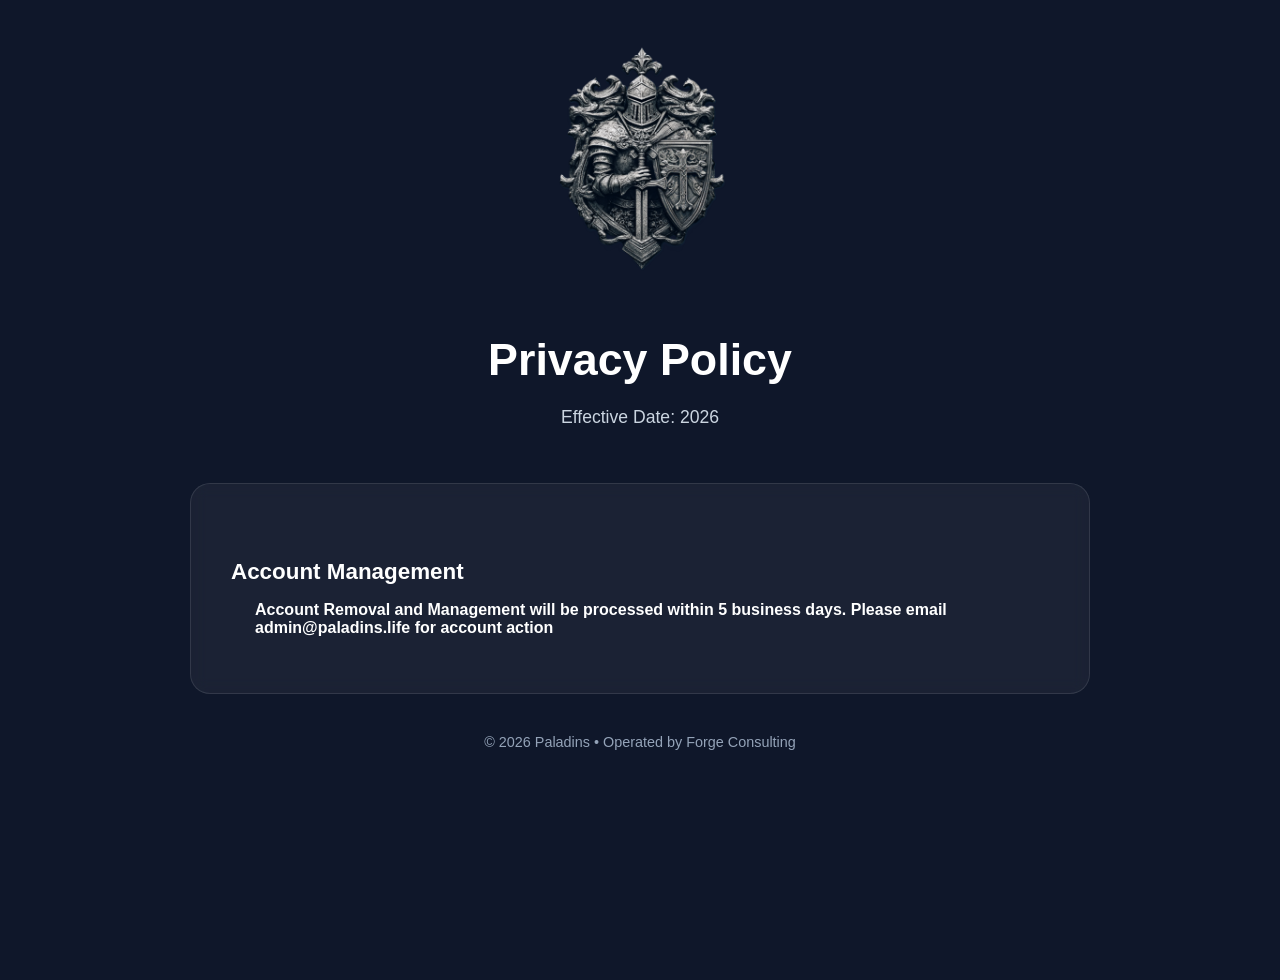
==== account.html @ e58f22b3 "Update account.html" ====
<!DOCTYPE html>
<html lang="en">
<head>
  <meta charset="UTF-8" />
  <meta name="viewport" content="width=device-width, initial-scale=1.0" />
  <title>Paladins Account Management Request</title>

  <style>
    body {
      margin: 0;
      font-family: Arial, sans-serif;
      background: #0f172a;
      color: white;
      min-height: 100vh;
      padding: 40px 20px;
    }

    .container {
      max-width: 900px;
      margin: 0 auto;
    }

    .header {
      text-align: center;
      margin-bottom: 50px;
    }

    .logo {
      width: 240px;
      margin-bottom: 20px;
    }

    h1 {
      font-size: 2.8rem;
      margin-bottom: 10px;
    }

    .subtitle {
      color: #cbd5e1;
      font-size: 1.1rem;
    }

    .policy-card {
      background: rgba(255,255,255,0.05);
      border: 1px solid rgba(255,255,255,0.1);
      border-radius: 20px;
      padding: 40px;
      backdrop-filter: blur(8px);
    }

    h2 {
      color: white;
      margin-top: 35px;
      margin-bottom: 15px;
      font-size: 1.4rem;
    }

    p,
    li {
      color: #cbd5e1;
      line-height: 1.7;
      font-size: 1rem;
    }

    ul {
      padding-left: 24px;
    }

    a {
      color: #60a5fa;
      text-decoration: none;
    }

    a:hover {
      text-decoration: underline;
    }

    .footer {
      text-align: center;
      margin-top: 40px;
      color: #94a3b8;
      font-size: 0.9rem;
    }

    @media (max-width: 768px) {
      .policy-card {
        padding: 25px;
      }

      h1 {
        font-size: 2.2rem;
      }
    }
  </style>
</head>
<body>

  <div class="container">

    <div class="header">
      <img
        src="Paladins Logo.png"
        alt="Paladins Logo"
        class="logo"
      />

      <h1>Privacy Policy</h1>

      <p class="subtitle">
        Effective Date: 2026
      </p>
    </div>

    <div class="policy-card">

      <p>
        <h2>Account Management</h2>
      </p>

      <ul>
        <strong>Account Removal and Management will be processed within 5 business days.
        Please email admin@paladins.life for account action </strong>
      </ul>

    </div>

    <div class="footer">
      © 2026 Paladins • Operated by Forge Consulting
    </div>

  </div>

</body>
</html>
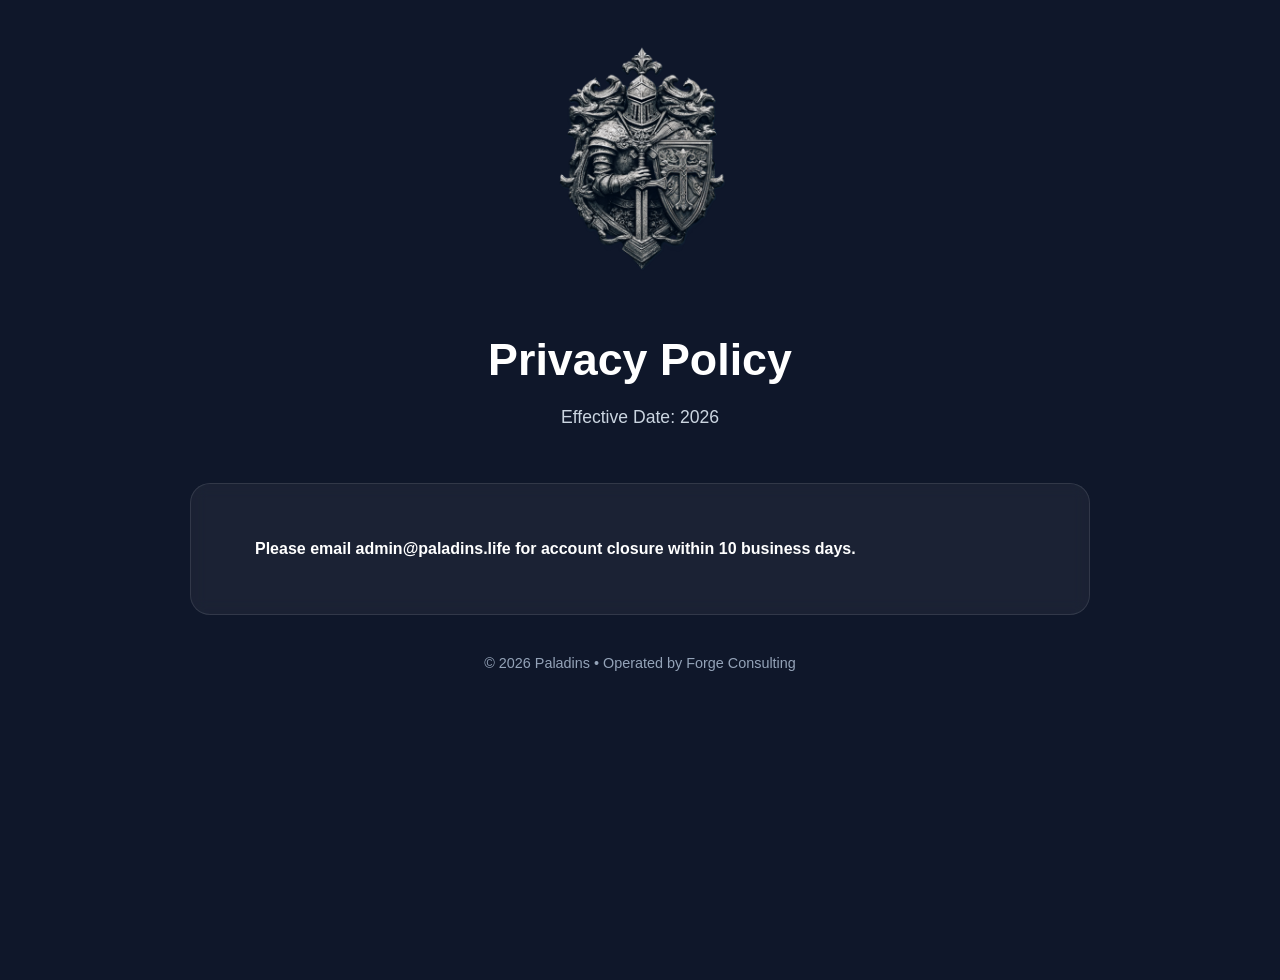
==== commit 9eafac0e: "Update account.html" ====
--- a/account.html
+++ b/account.html
@@ -113,13 +113,9 @@
 
     <div class="policy-card">
 
-      <p>
-        <h2>Account Management</h2>
-      </p>
 
       <ul>
-        <strong>Account Removal and Management will be processed within 5 business days.
-        Please email admin@paladins.life for account action </strong>
+        <strong>Please email admin@paladins.life for account closure within 10 business days. </strong>
       </ul>
 
     </div>
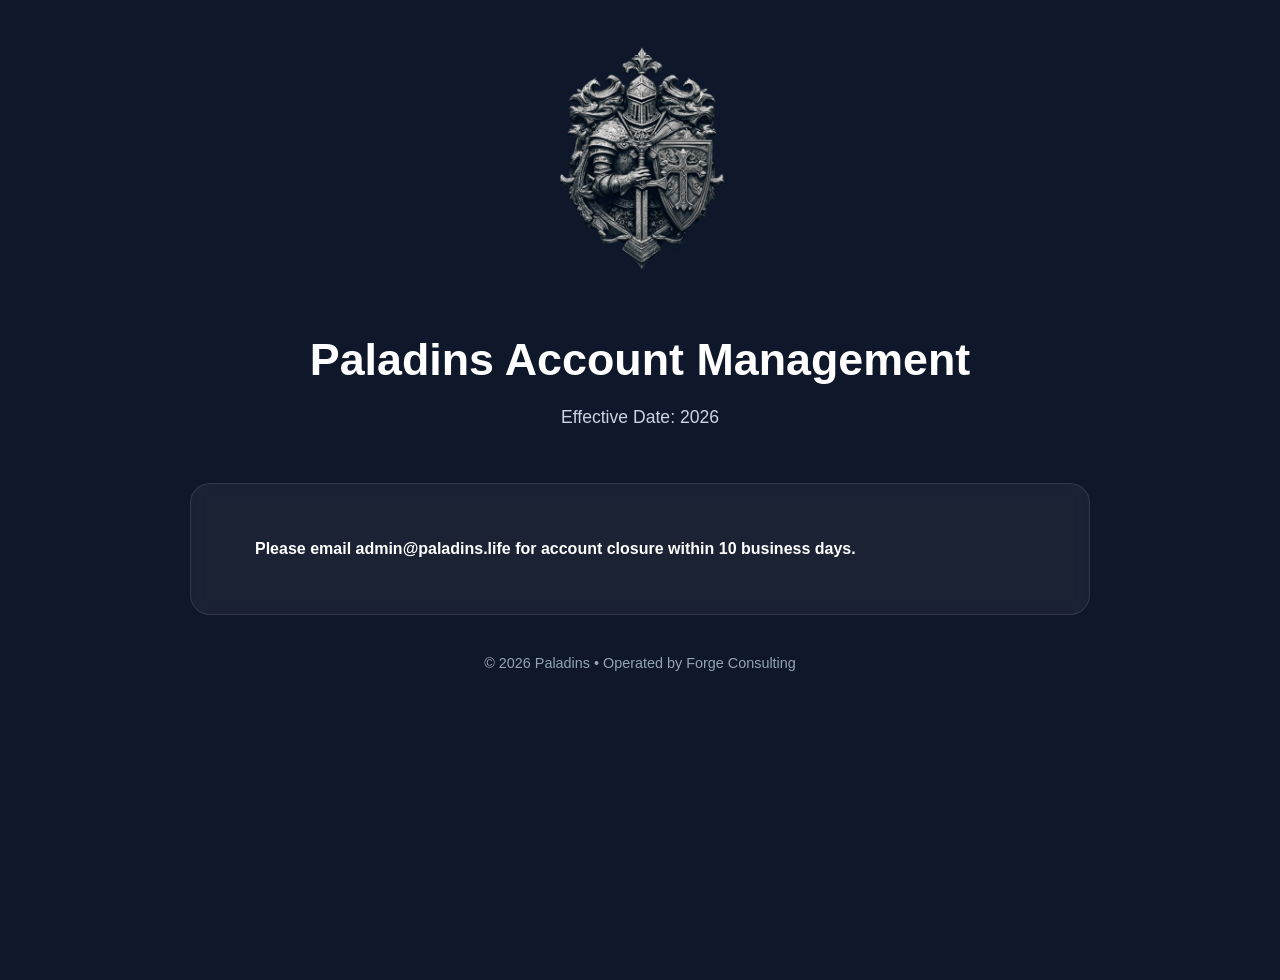
==== commit 76b05d2c: "Update account.html added account management" ====
--- a/account.html
+++ b/account.html
@@ -104,7 +104,7 @@
         class="logo"
       />
 
-      <h1>Privacy Policy</h1>
+      <h1>Paladins Account Management</h1>
 
       <p class="subtitle">
         Effective Date: 2026
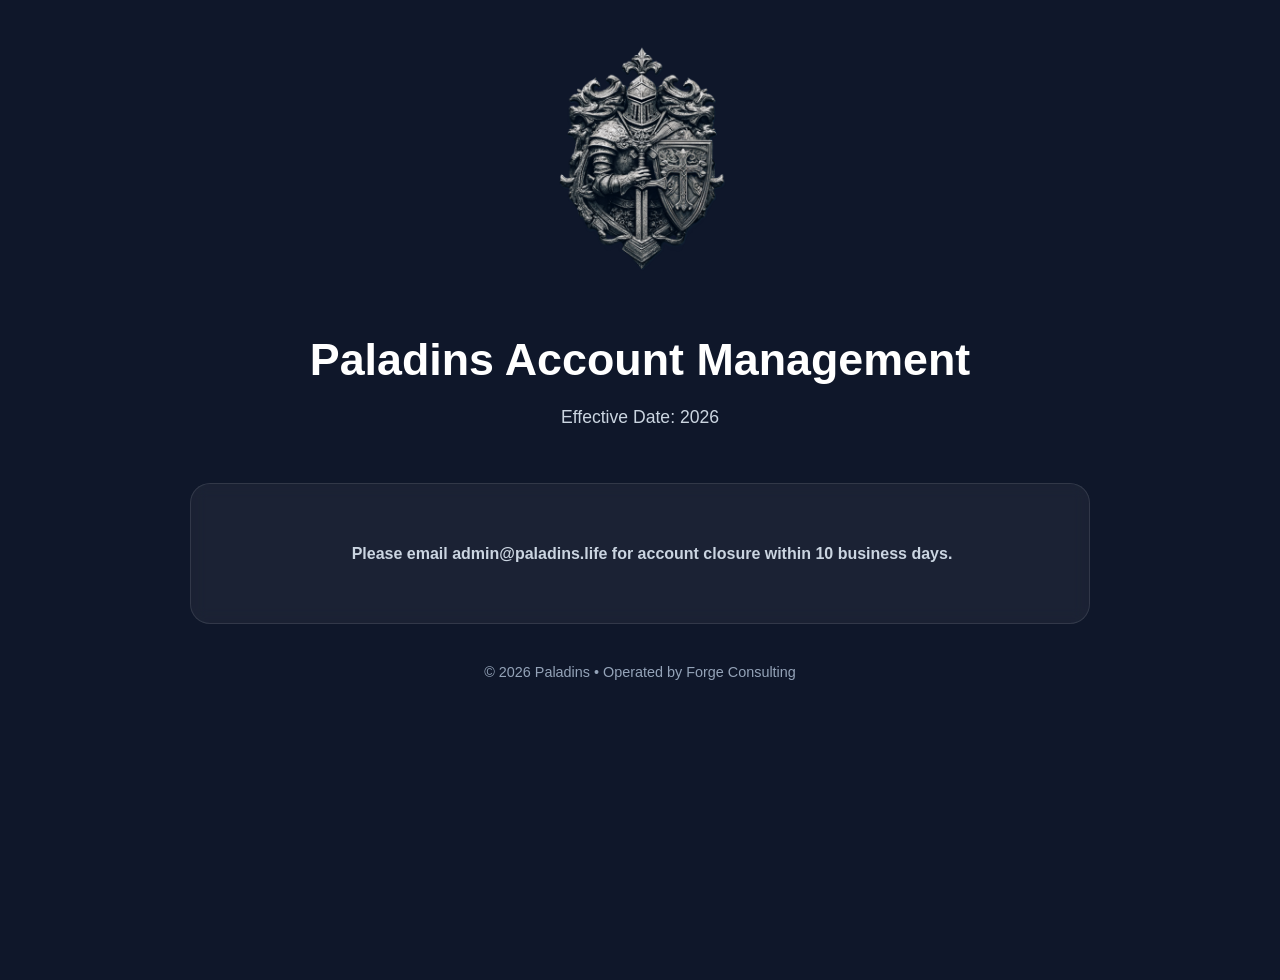
==== commit af34c54e: "Update account.html" ====
--- a/account.html
+++ b/account.html
@@ -115,7 +115,7 @@
 
 
       <ul>
-        <strong>Please email admin@paladins.life for account closure within 10 business days. </strong>
+        <p style="text-align: center;"><strong>Please email admin@paladins.life for account closure within 10 business days. </strong></p>
       </ul>
 
     </div>
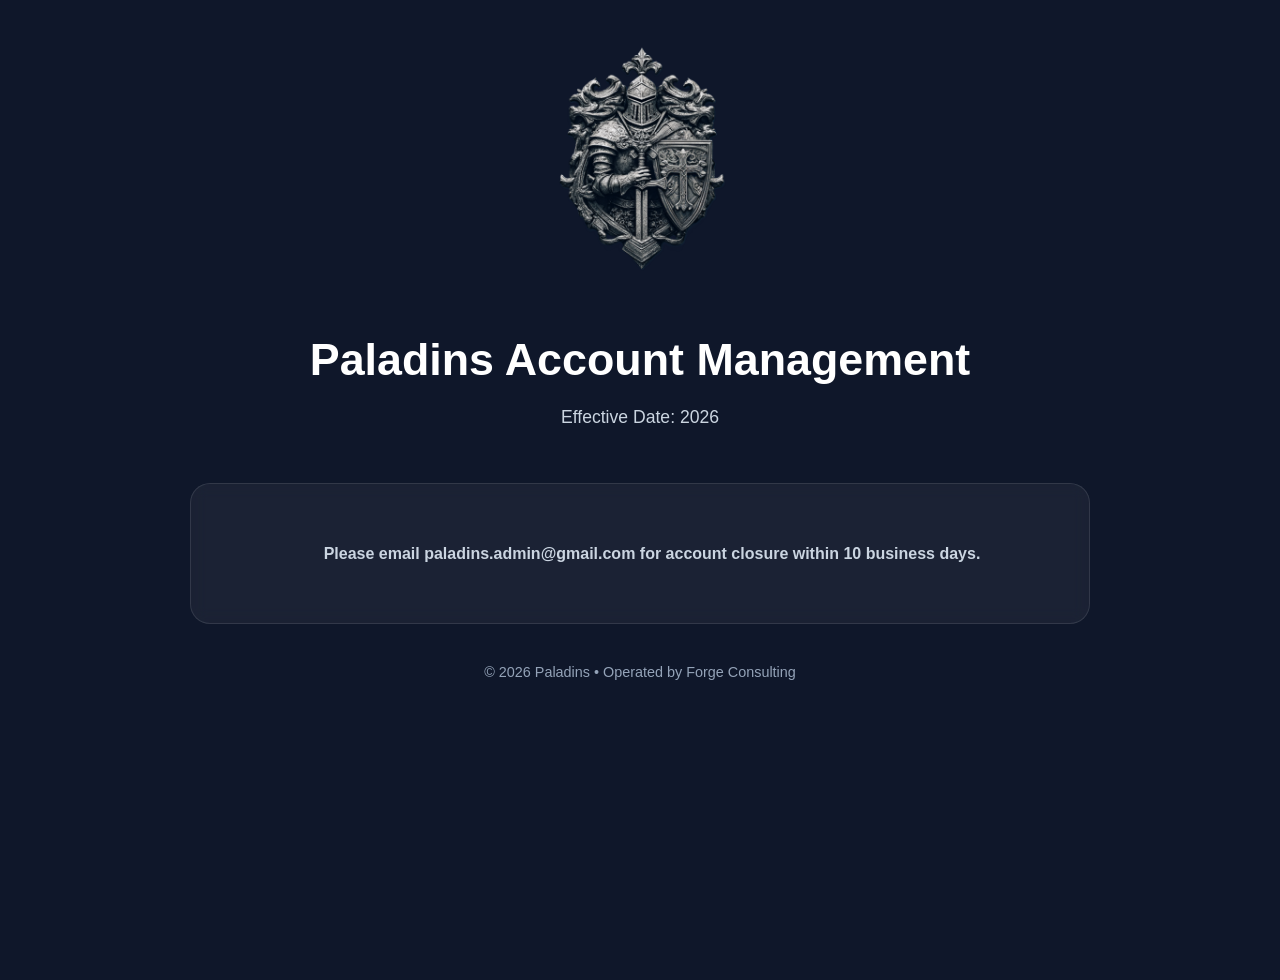
==== commit bc6d293b: "Update account.html" ====
--- a/account.html
+++ b/account.html
@@ -115,7 +115,7 @@
 
 
       <ul>
-        <p style="text-align: center;"><strong>Please email admin@paladins.life for account closure within 10 business days. </strong></p>
+        <p style="text-align: center;"><strong>Please email paladins.admin@gmail.com for account closure within 10 business days. </strong></p>
       </ul>
 
     </div>
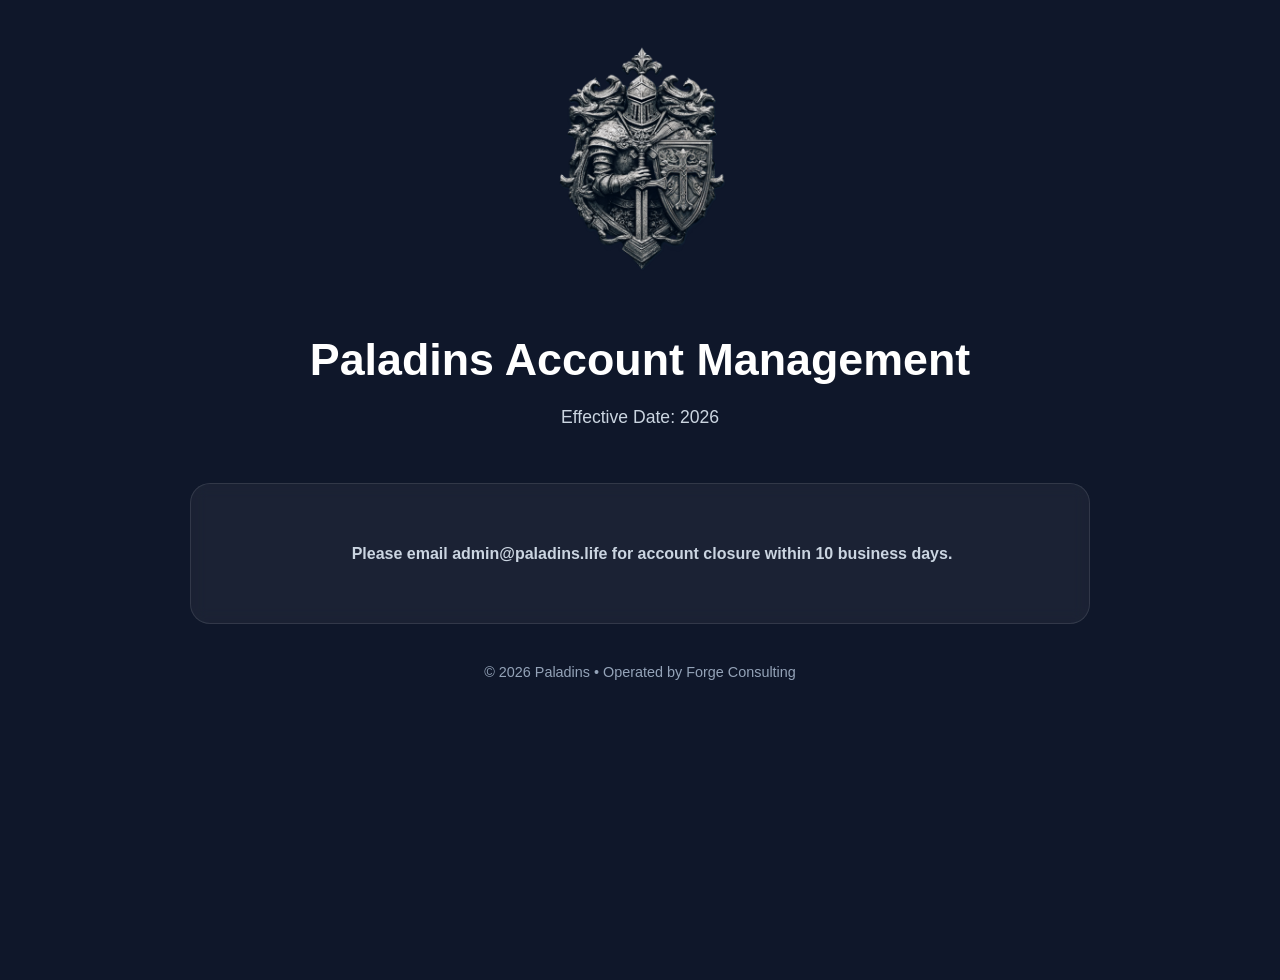
==== commit 48ff76d1: "Update account.html" ====
--- a/account.html
+++ b/account.html
@@ -115,7 +115,7 @@
 
 
       <ul>
-        <p style="text-align: center;"><strong>Please email paladins.admin@gmail.com for account closure within 10 business days. </strong></p>
+        <p style="text-align: center;"><strong>Please email admin@paladins.life for account closure within 10 business days. </strong></p>
       </ul>
 
     </div>
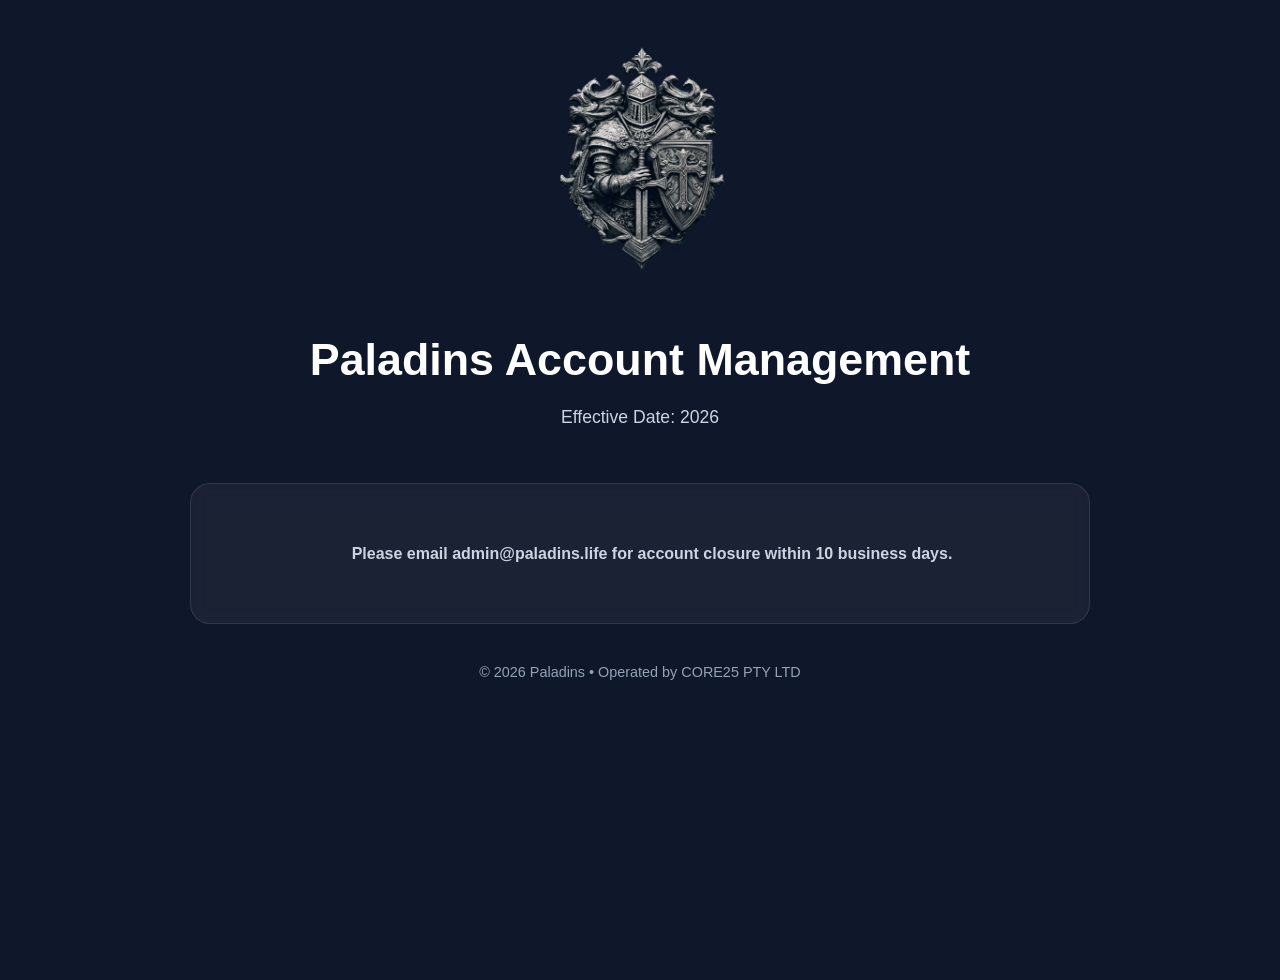
==== commit 52da0d85: "Update account.html" ====
--- a/account.html
+++ b/account.html
@@ -121,7 +121,7 @@
     </div>
 
     <div class="footer">
-      © 2026 Paladins • Operated by Forge Consulting
+      © 2026 Paladins • Operated by CORE25 PTY LTD
     </div>
 
   </div>
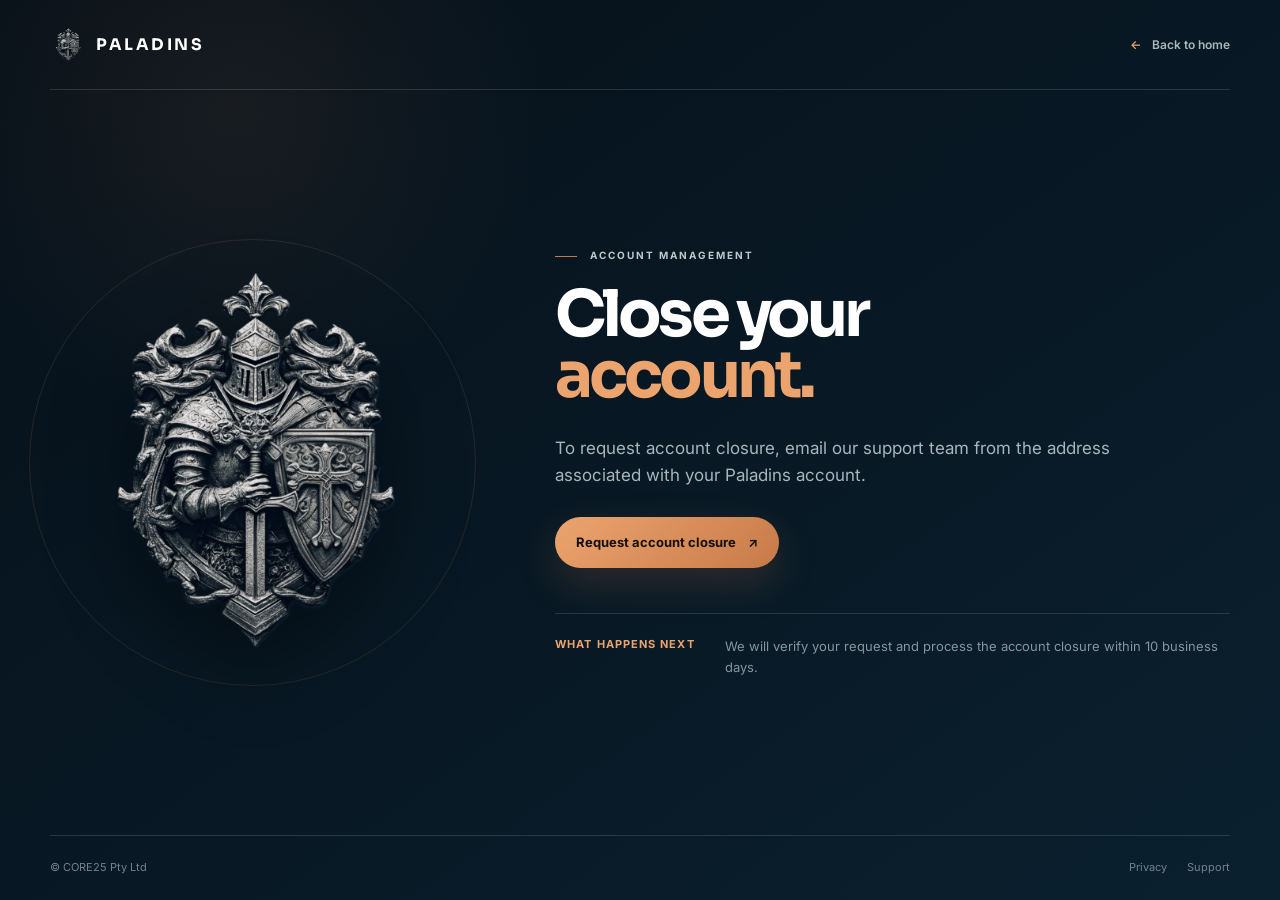
==== commit b0261eff: "Redesign Paladins website" ====
--- a/account.html
+++ b/account.html
@@ -1,130 +1,32 @@
-<!DOCTYPE html>
-<html lang="en">
+<!doctype html>
+<html lang="en-AU">
 <head>
-  <meta charset="UTF-8" />
-  <meta name="viewport" content="width=device-width, initial-scale=1.0" />
-  <title>Paladins Account Management Request</title>
-
-  <style>
-    body {
-      margin: 0;
-      font-family: Arial, sans-serif;
-      background: #0f172a;
-      color: white;
-      min-height: 100vh;
-      padding: 40px 20px;
-    }
-
-    .container {
-      max-width: 900px;
-      margin: 0 auto;
-    }
-
-    .header {
-      text-align: center;
-      margin-bottom: 50px;
-    }
-
-    .logo {
-      width: 240px;
-      margin-bottom: 20px;
-    }
-
-    h1 {
-      font-size: 2.8rem;
-      margin-bottom: 10px;
-    }
-
-    .subtitle {
-      color: #cbd5e1;
-      font-size: 1.1rem;
-    }
-
-    .policy-card {
-      background: rgba(255,255,255,0.05);
-      border: 1px solid rgba(255,255,255,0.1);
-      border-radius: 20px;
-      padding: 40px;
-      backdrop-filter: blur(8px);
-    }
-
-    h2 {
-      color: white;
-      margin-top: 35px;
-      margin-bottom: 15px;
-      font-size: 1.4rem;
-    }
-
-    p,
-    li {
-      color: #cbd5e1;
-      line-height: 1.7;
-      font-size: 1rem;
-    }
-
-    ul {
-      padding-left: 24px;
-    }
-
-    a {
-      color: #60a5fa;
-      text-decoration: none;
-    }
-
-    a:hover {
-      text-decoration: underline;
-    }
-
-    .footer {
-      text-align: center;
-      margin-top: 40px;
-      color: #94a3b8;
-      font-size: 0.9rem;
-    }
-
-    @media (max-width: 768px) {
-      .policy-card {
-        padding: 25px;
-      }
-
-      h1 {
-        font-size: 2.2rem;
-      }
-    }
-  </style>
+  <meta charset="utf-8">
+  <meta name="viewport" content="width=device-width,initial-scale=1">
+  <meta name="theme-color" content="#07131d">
+  <meta name="description" content="Request closure of your Paladins account.">
+  <title>Account Management — Paladins</title>
+  <link rel="preconnect" href="https://fonts.googleapis.com">
+  <link rel="preconnect" href="https://fonts.gstatic.com" crossorigin>
+  <link href="https://fonts.googleapis.com/css2?family=Inter:wght@400;500;600;700&family=Sora:wght@500;600;700&display=swap" rel="stylesheet">
+  <link rel="stylesheet" href="styles.css">
 </head>
-<body>
-
-  <div class="container">
-
-    <div class="header">
-      <img
-        src="Paladins Logo.png"
-        alt="Paladins Logo"
-        class="logo"
-      />
-
-      <h1>Paladins Account Management</h1>
-
-      <p class="subtitle">
-        Effective Date: 2026
-      </p>
+<body class="internal-page account-page">
+  <header class="download-header">
+    <a class="brand" href="index.html"><img src="Paladins Logo.png" alt=""><span>PALADINS</span></a>
+    <a class="back-link" href="index.html"><span>←</span> Back to home</a>
+  </header>
+  <main class="account-main">
+    <div class="account-mark" aria-hidden="true"><img src="Paladins Logo.png" alt=""></div>
+    <div class="account-copy">
+      <p class="kicker"><span></span> Account management</p>
+      <h1>Close your<br><em>account.</em></h1>
+      <p>To request account closure, email our support team from the address associated with your Paladins account.</p>
+      <a class="button button-copper" href="mailto:admin@paladins.life?subject=Paladins%20account%20closure%20request">Request account closure <span>↗</span></a>
+      <div class="account-note"><span>What happens next</span><p>We will verify your request and process the account closure within 10 business days.</p></div>
     </div>
-
-    <div class="policy-card">
-
-
-      <ul>
-        <p style="text-align: center;"><strong>Please email admin@paladins.life for account closure within 10 business days. </strong></p>
-      </ul>
-
-    </div>
-
-    <div class="footer">
-      © 2026 Paladins • Operated by CORE25 PTY LTD
-    </div>
-
-  </div>
-
+  </main>
+  <footer class="download-footer"><span>© <span data-year></span> CORE25 Pty Ltd</span><div><a href="privacy.html">Privacy</a><a href="support.html">Support</a></div></footer>
+  <script src="app.js"></script>
 </body>
 </html>
--- a/styles.css
+++ b/styles.css
@@ -0,0 +1,24 @@
+:root{--ink:#07131d;--ink-2:#0a1d2a;--navy:#0d2939;--copper:#c77a48;--copper-light:#eca46e;--paper:#f2f1ed;--white:#fff;--muted:#9aa9b1;--line:rgba(255,255,255,.13);--max:1180px}
+*{box-sizing:border-box}html{scroll-behavior:smooth}body{margin:0;background:var(--ink);color:#fff;font-family:Inter,sans-serif;line-height:1.6;overflow-x:hidden}a{color:inherit;text-decoration:none}button{font:inherit}.skip-link{position:fixed;top:-5rem;left:1rem;background:#fff;color:#000;padding:.8rem 1rem;z-index:200}.skip-link:focus{top:1rem}.sr-only{position:absolute;width:1px;height:1px;overflow:hidden;clip:rect(0,0,0,0)}
+.site-header{position:absolute;z-index:100;top:22px;left:50%;transform:translateX(-50%);width:min(calc(100% - 36px),var(--max));height:68px;padding:8px 10px 8px 18px;border-radius:40px;border:1px solid var(--line);background:rgba(7,19,29,.68);backdrop-filter:blur(18px);display:flex;align-items:center;justify-content:space-between}.brand{display:flex;align-items:center;gap:10px;font:700 16px Sora,sans-serif;letter-spacing:.16em}.brand img{width:36px;height:36px;object-fit:cover;object-position:center;border-radius:50%}nav{display:flex;align-items:center;gap:22px;font-size:13px;font-weight:600}nav>a:not(.nav-cta){color:#c3cdd2}.nav-cta{padding:13px 18px;border-radius:24px;background:#fff;color:var(--ink)}.nav-cta span,.button span{margin-left:12px}.menu-button{display:none;background:none;border:0;padding:12px}.menu-button i{display:block;width:22px;height:2px;background:#fff;margin:5px}
+.hero{position:relative;min-height:820px;height:100svh;max-height:980px;display:grid;grid-template-columns:1fr 1fr;align-items:center;padding:140px max(6vw,calc((100vw - var(--max))/2)) 80px;overflow:hidden;background:radial-gradient(circle at 73% 44%,rgba(199,122,72,.14),transparent 28%),radial-gradient(circle at 70% 40%,rgba(22,76,96,.36),transparent 42%),linear-gradient(145deg,#061019,#091c29)}.hero:before{content:"";position:absolute;inset:0;background-image:linear-gradient(rgba(255,255,255,.025) 1px,transparent 1px),linear-gradient(90deg,rgba(255,255,255,.025) 1px,transparent 1px);background-size:64px 64px;mask-image:linear-gradient(to bottom,#000,transparent 80%)}.hero-aura{position:absolute;right:8%;top:18%;width:38vw;height:38vw;border-radius:50%;background:rgba(199,122,72,.06);filter:blur(80px);pointer-events:none}.hero-copy{position:relative;z-index:5}.kicker{margin:0 0 22px;text-transform:uppercase;letter-spacing:.2em;font-weight:700;font-size:10px;color:#bec9ce}.kicker>span{display:inline-block;width:22px;height:1px;background:var(--copper);vertical-align:middle;margin-right:9px}.kicker.copper{color:#b86432}.hero h1,.manifesto-copy,.story-step h2,.section-heading h2,.how-copy h2,.final-cta h2{font:700 clamp(3.6rem,6.6vw,7rem)/.95 Sora,sans-serif;letter-spacing:-.06em;margin:0}.hero h1 em,.section-heading h2 em,.how-copy h2 em{font-style:normal;color:var(--copper-light)}.hero-lead{font-size:clamp(1.05rem,1.4vw,1.2rem);color:#b1bec4;max-width:610px;margin:30px 0}.actions{display:flex;align-items:center;gap:28px}.button{display:inline-flex;align-items:center;justify-content:center;padding:15px 21px;border-radius:28px;font-weight:700;font-size:13px;transition:.2s ease}.button:hover{transform:translateY(-2px)}.button-copper{background:linear-gradient(135deg,var(--copper-light),var(--copper));color:#15100c;box-shadow:0 15px 40px rgba(199,122,72,.2)}.text-link{font-size:13px;font-weight:600;color:#d2dade}.text-link span{color:var(--copper-light);margin-left:10px}.trust-note{margin-top:46px;color:#85969e;font-size:11px;letter-spacing:.08em}.trust-note span{display:inline-block;width:6px;height:6px;border-radius:50%;background:#63c99a;margin-right:9px;box-shadow:0 0 12px #63c99a}.hero-armour{position:absolute;z-index:3;right:max(3vw,calc((100vw - var(--max))/2));bottom:-16%;height:105%;width:48%;display:flex;align-items:flex-end;justify-content:center}.hero-armour img{position:relative;z-index:2;height:100%;max-width:100%;object-fit:contain;filter:drop-shadow(0 35px 40px rgba(0,0,0,.55))}.halo{position:absolute;inset:8% 5% 0;border:1px solid rgba(199,122,72,.18);border-radius:50%}.halo-two{inset:18% 15% 10%;border-color:rgba(255,255,255,.07)}.hero-side{position:absolute;right:24px;top:50%;transform:rotate(90deg) translateX(50%);transform-origin:right center;font-size:9px;letter-spacing:.18em;text-transform:uppercase;color:#586b75}.scroll-mark{position:absolute;bottom:25px;left:max(6vw,calc((100vw - var(--max))/2));font-size:9px;text-transform:uppercase;letter-spacing:.2em;color:#6f818a}.scroll-mark i{display:inline-block;height:34px;width:1px;background:linear-gradient(var(--copper),transparent);vertical-align:middle;margin-right:10px}
+.manifesto{background:var(--paper);color:#14252e;padding:130px max(6vw,calc((100vw - var(--max))/2));display:grid;grid-template-columns:1.45fr .55fr;gap:80px;align-items:end}.manifesto-copy{font-size:clamp(2.6rem,4.8vw,5rem)}.manifesto-copy strong{color:#a95325}.manifesto-aside{border-top:1px solid #c8ccca;padding-top:20px}.manifesto-aside span{font:600 12px Sora;color:#a95325}.manifesto-aside p{color:#68777d}
+.armour-story{position:relative;overflow:hidden;min-height:900px;padding:120px max(6vw,calc((100vw - var(--max))/2));display:grid;grid-template-columns:.9fr 1.1fr;gap:80px;align-items:center;background:radial-gradient(circle at 72% 45%,rgba(199,122,72,.13),transparent 28%),var(--ink)}.story-copy{position:relative;z-index:4}.story-copy h2{font:700 clamp(3rem,5vw,5.3rem)/.96 Sora,sans-serif;letter-spacing:-.06em;margin:0}.story-intro{max-width:550px;color:#aab7bd;font-size:17px;margin:28px 0 40px}.story-principles{display:grid}.story-principles article{display:grid;grid-template-columns:45px 1fr;gap:18px;padding:19px 0;border-top:1px solid var(--line)}.story-principles span{font:600 11px Sora;color:var(--copper-light)}.story-principles h3{font:600 15px Sora;margin:0 0 4px}.story-principles p{color:#8fa0a8;font-size:13px;margin:0}.armour-static{position:relative;height:760px;display:grid;place-items:center}.armour-static img{position:relative;z-index:2;height:100%;width:100%;object-fit:contain;filter:drop-shadow(0 30px 40px rgba(0,0,0,.5))}.armour-ring{position:absolute;width:min(44vw,610px);aspect-ratio:1;border:1px solid rgba(199,122,72,.14);border-radius:50%;box-shadow:0 0 120px rgba(199,122,72,.05)}
+.principles{background:var(--paper);color:#14252e;padding:130px max(6vw,calc((100vw - var(--max))/2))}.section-heading{display:grid;grid-template-columns:1.2fr .8fr;gap:90px;align-items:end;margin-bottom:70px}.section-heading h2{font-size:clamp(3rem,5vw,5.4rem)}.section-heading>p{color:#68777d;font-size:17px}.principle-grid{display:grid;grid-template-columns:repeat(3,1fr);gap:16px}.principle{background:#fff;border:1px solid #dde1df;border-radius:24px;padding:32px;min-height:330px;position:relative}.principle>span{position:absolute;right:25px;top:20px;font:600 11px Sora;color:#b25d2c}.principle-icon{width:50px;height:50px;border-radius:16px;background:#f4e6dc;color:#a95325;display:grid;place-items:center;font-size:21px}.principle h3{font:600 1.4rem Sora;margin:85px 0 12px}.principle p{color:#6b797f}
+.how-panel{padding:130px max(6vw,calc((100vw - var(--max))/2));display:grid;grid-template-columns:.8fr 1.2fr;gap:110px;align-items:center;background:linear-gradient(145deg,#081722,#0d2939)}.phone-frame{width:min(100%,390px);margin:auto;border:1px solid rgba(255,255,255,.17);border-radius:42px;padding:20px 22px 30px;background:linear-gradient(160deg,rgba(255,255,255,.09),rgba(255,255,255,.025));box-shadow:0 35px 80px rgba(0,0,0,.35)}.phone-top{width:80px;height:5px;border-radius:4px;background:rgba(255,255,255,.15);margin:0 auto 30px}.app-brand{display:flex;align-items:center;gap:9px;font:600 11px Sora;letter-spacing:.14em}.app-brand img{width:34px;height:34px;border-radius:50%;object-fit:cover}.request-card{margin-top:38px;padding:27px 23px;background:#f3f1ec;color:#17242b;border-radius:20px}.request-card small{color:#a5572d;font-weight:700;letter-spacing:.13em}.request-card p{font:500 1.1rem/1.55 Sora;margin:20px 0 30px}.request-card button{border:0;border-radius:22px;background:var(--ink);color:#fff;padding:12px 16px;font-weight:600}.prayer-count{display:flex;align-items:center;gap:10px;color:#91a2aa;font-size:11px;margin-top:22px}.prayer-count i{width:6px;height:6px;background:var(--copper-light);border-radius:50%}.how-copy h2{font-size:clamp(3rem,5vw,5.2rem)}.how-copy ol{list-style:none;padding:0;margin:50px 0 0}.how-copy li{display:grid;grid-template-columns:48px 1fr;gap:20px;padding:22px 0;border-top:1px solid var(--line)}.how-copy li>span{font:600 13px Sora;color:var(--copper-light)}.how-copy strong{font:600 16px Sora}.how-copy li p{color:#8fa0a8;margin:5px 0 0;font-size:14px}
+.final-cta{position:relative;overflow:hidden;min-height:690px;display:grid;place-items:center;text-align:center;padding:100px 24px;background:var(--ink)}.final-cta>div:not(.cta-glow){position:relative;z-index:3}.final-cta h2{font-size:clamp(3.3rem,6vw,6.5rem)}.final-cta p:not(.kicker){color:#9eacb3;max-width:610px;margin:28px auto}.cta-mark{position:absolute;width:min(70vw,600px);opacity:.055;filter:grayscale(1);z-index:1}.cta-glow{position:absolute;width:500px;height:500px;border-radius:50%;background:rgba(199,122,72,.14);filter:blur(100px)}
+footer{max-width:var(--max);margin:auto;padding:38px 0;display:grid;grid-template-columns:1fr 1fr 1fr auto;align-items:center;gap:30px;color:#72858e;font-size:11px;border-top:1px solid var(--line)}footer .brand{color:#fff}.footer-links{display:flex;gap:18px}.footer-links a:hover{color:#fff}
+.reveal{opacity:0;transform:translateY(22px);transition:opacity .7s ease,transform .7s ease}.reveal.visible{opacity:1;transform:none}:focus-visible{outline:3px solid var(--copper-light);outline-offset:4px}
+@media(max-width:900px){.site-header{top:12px}.menu-button{display:block}nav{display:none;position:absolute;top:76px;left:0;right:0;padding:22px;background:#091b27;border:1px solid var(--line);border-radius:22px;flex-direction:column;align-items:stretch}nav.open{display:flex}.hero{height:auto;min-height:1000px;grid-template-columns:1fr;align-items:start;padding-top:150px}.hero-copy{text-align:center}.hero-lead{margin-inline:auto}.actions{justify-content:center}.trust-note{text-align:center}.hero-armour{right:10%;bottom:-6%;height:62%;width:80%}.hero-side{display:none}.manifesto,.section-heading,.how-panel,.armour-story{grid-template-columns:1fr;gap:50px}.armour-static{height:650px;order:-1}.principle-grid{grid-template-columns:1fr}.how-panel{gap:70px}footer{margin:0 25px;grid-template-columns:1fr 1fr}}
+@media(max-width:600px){.hero{padding-inline:22px;min-height:900px}.hero h1{font-size:3.45rem}.actions{flex-direction:column;gap:18px}.hero-armour{width:100%;right:0;height:55%}.manifesto,.principles,.how-panel,.armour-story{padding:80px 22px}.manifesto-copy{font-size:2.7rem}.armour-static{height:520px}.section-heading h2,.how-copy h2,.story-copy h2{font-size:3rem}.principle{min-height:280px}.principle h3{margin-top:55px}.phone-frame{padding:17px;border-radius:32px}.final-cta{min-height:600px}.final-cta h2{font-size:3.3rem}footer{grid-template-columns:1fr;text-align:center}.footer-links{justify-content:center}footer .brand{justify-content:center}}
+@media(prefers-reduced-motion:reduce){html{scroll-behavior:auto}*,*:before,*:after{animation:none!important;transition:none!important}.reveal{opacity:1;transform:none}}
+
+/* Download page */
+.download-page{min-height:100svh;background:radial-gradient(circle at 76% 45%,rgba(199,122,72,.15),transparent 27%),linear-gradient(145deg,#061019,#0a202e)}.download-header{height:90px;width:min(calc(100% - 44px),var(--max));margin:auto;display:flex;align-items:center;justify-content:space-between;border-bottom:1px solid var(--line)}.back-link{font-size:12px;font-weight:600;color:#aab7bd}.back-link span{color:var(--copper-light);margin-right:8px}.download-main{position:relative;overflow:hidden;min-height:calc(100svh - 155px);width:min(calc(100% - 44px),var(--max));margin:auto;display:grid;grid-template-columns:1fr .8fr;align-items:center;gap:90px;padding:65px 0}.download-copy{position:relative;z-index:3}.download-copy h1{font:700 clamp(3.8rem,7vw,7rem)/.94 Sora,sans-serif;letter-spacing:-.065em;margin:0}.download-copy h1 em{font-style:normal;color:var(--copper-light)}.download-copy>p:not(.kicker):not(.download-trust){max-width:600px;color:#acbac0;font-size:17px;margin:28px 0}.store-actions{display:flex;gap:12px;flex-wrap:wrap;margin-top:35px}.store-button{min-width:190px;display:flex;align-items:center;gap:12px;padding:11px 17px;border-radius:14px;background:#fff;color:var(--ink);transition:.2s ease}.store-button:hover{transform:translateY(-3px);box-shadow:0 14px 35px rgba(0,0,0,.24)}.store-button svg{width:30px;height:30px;fill:currentColor}.store-button span{font:600 17px/1.1 Sora,sans-serif}.store-button small{display:block;font:500 9px/1.5 Inter,sans-serif;text-transform:uppercase;letter-spacing:.06em}.download-trust{color:#778b94;font-size:11px;letter-spacing:.05em;margin-top:30px}.download-trust i{display:inline-block;width:6px;height:6px;border-radius:50%;background:#63c99a;box-shadow:0 0 10px #63c99a;margin-right:8px}.download-art{position:relative;display:grid;place-items:center;min-width:0}.download-art img{position:relative;z-index:2;width:min(100%,480px);border-radius:50%;filter:drop-shadow(0 35px 50px rgba(0,0,0,.42))}.download-ring{position:absolute;width:min(100%,480px);aspect-ratio:1;border:1px solid rgba(199,122,72,.16);border-radius:50%}.download-glow{position:absolute;right:5%;width:400px;height:400px;background:rgba(199,122,72,.12);filter:blur(90px);border-radius:50%}.download-footer{min-height:65px;width:min(calc(100% - 44px),var(--max));margin:auto;padding:0;border:0;border-top:1px solid var(--line);display:flex;justify-content:space-between;color:#6f838c}.download-footer div{display:flex;gap:20px}
+@media(max-width:800px){.download-main{grid-template-columns:1fr;text-align:center;padding-top:50px}.download-copy>p:not(.kicker):not(.download-trust){margin-inline:auto}.store-actions{justify-content:center}.download-art{order:-1}.download-art img{width:250px}.download-ring{width:300px}.download-copy h1{font-size:4rem}.download-footer{display:flex;margin-inline:auto}.download-header{width:calc(100% - 32px)}}
+@media(max-width:500px){.download-main{width:calc(100% - 36px);gap:45px}.download-art img{width:190px}.download-ring{width:230px}.download-copy h1{font-size:3.25rem}.store-actions{flex-direction:column}.store-button{width:100%;justify-content:center}.download-footer{width:calc(100% - 36px);flex-direction:column;justify-content:center;gap:5px}.download-footer div{justify-content:center}}
+
+/* Internal pages */
+.internal-page{background:radial-gradient(circle at 18% 12%,rgba(199,122,72,.09),transparent 24%),linear-gradient(145deg,#061019,#0a202e);min-height:100svh}.internal-main{width:min(calc(100% - 44px),var(--max));margin:auto;padding:90px 0 120px;display:grid;grid-template-columns:330px 1fr;gap:85px;align-items:start}.internal-intro{position:sticky;top:40px}.internal-intro h1,.account-copy h1{font:700 clamp(3.1rem,5vw,5.2rem)/.95 Sora,sans-serif;letter-spacing:-.06em;margin:0}.internal-intro h1 em,.account-copy h1 em{font-style:normal;color:var(--copper-light)}.internal-intro>p:not(.kicker){color:#8799a2}.page-links{display:grid;align-items:stretch;gap:0;margin-top:45px}.page-links a{padding:11px 0;border-bottom:1px solid var(--line);color:#92a2aa;font-size:12px}.page-links a:hover{color:#fff}.content-card{background:var(--paper);color:#1a2930;border-radius:28px;padding:clamp(30px,5vw,64px)}.content-lead{font:500 clamp(1.15rem,2vw,1.4rem)/1.6 Sora,sans-serif;color:#34464e;margin-bottom:55px}.content-card section{position:relative;padding:34px 0;border-top:1px solid #d4d8d6}.content-card section:last-child{padding-bottom:0}.content-card h2{font:600 1.35rem Sora,sans-serif;margin:0 0 15px}.content-card p,.content-card li{color:#68777d}.content-card li+li{margin-top:9px}.content-card a{color:#a65226;font-weight:600}.section-number{position:absolute;right:0;top:35px;font:600 10px Sora;color:#b45c2d}.support-layout{grid-template-columns:.7fr 1.3fr}.internal-intro .button{margin-top:25px}.support-cards{display:grid;grid-template-columns:1fr 1fr;gap:14px}.support-cards article{min-height:250px;border:1px solid var(--line);border-radius:22px;background:rgba(255,255,255,.045);padding:28px}.support-cards article>span{font:600 10px Sora;color:var(--copper-light);text-transform:uppercase;letter-spacing:.12em}.support-cards h2{font:600 1.25rem Sora;margin:60px 0 10px}.support-cards p{color:#92a2aa;font-size:14px}.support-cards .support-contact{background:linear-gradient(145deg,rgba(199,122,72,.2),rgba(255,255,255,.05))}.support-contact a{color:var(--copper-light);font-weight:600}.account-main{width:min(calc(100% - 44px),var(--max));min-height:calc(100svh - 155px);margin:auto;padding:70px 0;display:grid;grid-template-columns:.75fr 1.25fr;gap:100px;align-items:center}.account-mark{position:relative;display:grid;place-items:center}.account-mark:after{content:"";position:absolute;width:110%;aspect-ratio:1;border:1px solid rgba(199,122,72,.16);border-radius:50%}.account-mark img{position:relative;z-index:2;width:min(100%,420px);border-radius:50%;filter:drop-shadow(0 30px 40px rgba(0,0,0,.4))}.account-copy>p:not(.kicker){color:#a8b5bb;max-width:610px;font-size:17px;margin:28px 0}.account-note{border-top:1px solid var(--line);margin-top:45px;padding-top:22px;display:grid;grid-template-columns:150px 1fr;gap:20px}.account-note span{color:var(--copper-light);font-size:11px;text-transform:uppercase;letter-spacing:.1em;font-weight:700}.account-note p{color:#83969f;margin:0;font-size:13px}
+@media(max-width:850px){.internal-main,.support-layout,.account-main{grid-template-columns:1fr;gap:50px}.internal-intro{position:static}.page-links{display:none}.support-cards{grid-template-columns:1fr}.account-mark{order:2}.account-mark img{width:260px}}
+@media(max-width:500px){.internal-main,.account-main{width:calc(100% - 36px);padding:60px 0 80px}.internal-intro h1,.account-copy h1{font-size:3.2rem}.content-card{border-radius:20px}.content-card ul{padding-left:20px}.support-cards article{min-height:220px}.account-note{grid-template-columns:1fr}}
